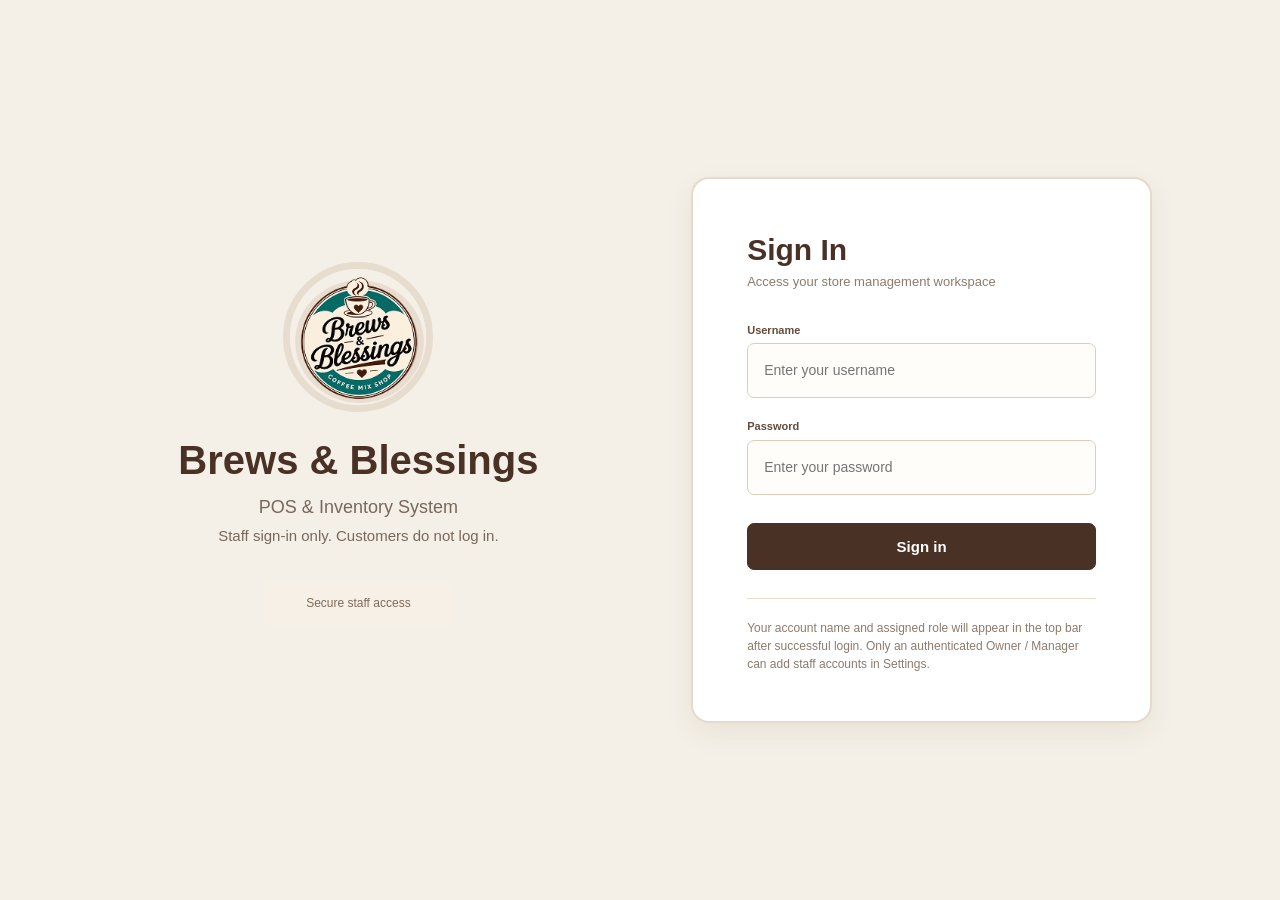
==== index.html @ 833464a9 "Initial commit: Add Brews & Blessings POS and Inventory System frontend Added the initial frontend i" ====
<!doctype html>
<html lang="en"><head><meta charset="utf-8"><meta name="viewport" content="width=device-width,initial-scale=1"><title>Brews & Blessings · Staff Sign In</title><link rel="stylesheet" href="styles.css"><script defer src="script.js"></script></head>
<body>
<div class="login-wrap">
 <section class="login-brand"><img src="assets/logo.png" alt="Brews and Blessings logo"><h1>Brews & Blessings</h1><p>POS & Inventory System</p><p style="font-size:15px">Staff sign-in only. Customers do not log in.</p><div class="notice" style="display:inline-block;padding:14px 42px;margin-top:28px">Secure staff access</div></section>
 <section class="login-card" id="login-panel"><h2>Sign In</h2><div class="sub">Access your store management workspace</div>
  <form id="login-form"><div class="field"><label>Username</label><input id="login-username" required autocomplete="username" placeholder="Enter your username"></div><div class="field"><label>Password</label><input id="login-password" type="password" required autocomplete="current-password" placeholder="Enter your password"></div><p id="login-error" class="notice" hidden></p><button class="btn primary">Sign in</button></form>
  <div class="login-note">Your account name and assigned role will appear in the top bar after successful login. Only an authenticated Owner / Manager can add staff accounts in Settings.</div>
 </section>
</div>
</body></html>
---- styles.css ----
:root{--coffee:#493126;--coffee2:#35231c;--cream:#f5f0e7;--paper:#fff;--line:#e6dacb;--muted:#8c7b6b;--teal:#087b70;--gold:#c28b42;--red:#b94a48;--green:#43836b;--shadow:0 10px 30px #3b281511}
*{box-sizing:border-box}body{margin:0;background:var(--cream);color:#392b24;font:14px/1.5 Inter,Segoe UI,Arial,sans-serif}.topbar{height:58px;background:var(--coffee2);color:#fff;display:flex;align-items:center;justify-content:space-between;padding:0 26px;position:sticky;top:0;z-index:5}.brand{display:flex;align-items:center;gap:10px;font-weight:800;letter-spacing:.2px}.brand img{width:34px;height:34px;border-radius:50%;object-fit:cover}.top-right{display:flex;align-items:center;gap:18px;font-size:12px;color:#eadfd5}.top-right a{color:#fff;text-decoration:none}.layout{display:flex;min-height:calc(100vh - 58px)}.sidebar{width:220px;background:#f9f6f0;border-right:1px solid var(--line);padding:22px 14px;flex-shrink:0;display:flex;flex-direction:column}.side-label{font-size:10px;text-transform:uppercase;letter-spacing:1.3px;color:#a18f7d;padding:0 12px 10px}.nav a{display:flex;align-items:center;gap:11px;padding:10px 12px;margin:3px 0;border-radius:8px;color:#6c594b;text-decoration:none;font-size:13px}.nav a:hover,.nav a.active{background:var(--coffee);color:#fff}.nav .ico{width:18px;text-align:center}.side-foot{margin-top:auto;color:#a18f7d;font-size:11px;padding:18px 10px 4px}.main{padding:28px 32px;max-width:1500px;width:100%;margin:0 auto}.page-head{display:flex;align-items:flex-start;justify-content:space-between;gap:20px;margin-bottom:22px}.page-head h1{font-size:25px;margin:0 0 4px;color:var(--coffee2)}.sub{color:var(--muted);font-size:13px}.actions{display:flex;gap:8px;flex-wrap:wrap}.btn{border:1px solid var(--line);background:#fff;color:var(--coffee);border-radius:7px;padding:9px 14px;font-weight:650;cursor:pointer;font-size:12px}.btn:hover{filter:brightness(.97)}.btn.primary{background:var(--coffee);border-color:var(--coffee);color:#fff}.btn.soft{background:#eee5d9}.btn.danger{background:var(--red);border-color:var(--red);color:white}.btn.small{padding:6px 10px;font-size:11px}.grid{display:grid;gap:15px}.stats{grid-template-columns:repeat(4,minmax(0,1fr));margin-bottom:17px}.stat,.panel{background:var(--paper);border:1px solid var(--line);border-radius:10px;box-shadow:var(--shadow)}.stat{padding:17px 18px}.stat .label{color:var(--muted);font-size:12px}.stat strong{display:block;font-size:25px;color:var(--coffee2);margin:4px 0}.stat small{color:var(--green);font-size:11px}.panel{padding:18px;margin-bottom:16px}.panel h2{font-size:15px;margin:0 0 14px;color:var(--coffee2)}.two{grid-template-columns:1.45fr 1fr}.three{grid-template-columns:repeat(3,1fr)}.table-wrap{overflow:auto}table{width:100%;border-collapse:collapse;min-width:580px}th{text-align:left;color:#8c7969;font-size:11px;text-transform:uppercase;letter-spacing:.5px;background:#faf7f2}th,td{padding:11px 10px;border-bottom:1px solid #eee7df}td{font-size:12px}tr:last-child td{border-bottom:0}.pill{display:inline-block;border-radius:20px;padding:4px 8px;font-size:10px;font-weight:700;background:#f2e8db;color:#76583e}.pill.green{background:#e4f1e9;color:#397457}.pill.red{background:#f8e7e4;color:#a74740}.pill.gold{background:#fbf0d9;color:#92652a}.field{display:flex;flex-direction:column;gap:5px;margin-bottom:12px}.field label{font-size:11px;font-weight:700;color:#624b3d}.field input,.field select,.field textarea,input,select,textarea{font:inherit}.field input,.field select,.field textarea{border:1px solid #ddcdbb;background:#fffdfa;border-radius:7px;padding:10px 11px;outline:none}.field input:focus,.field select:focus,.field textarea:focus{border-color:#9c775d;box-shadow:0 0 0 3px #9c775d18}.form-row{display:grid;grid-template-columns:repeat(2,1fr);gap:12px}.notice{padding:12px 14px;border-radius:8px;background:#f7f0e6;color:#806a57;font-size:12px;margin:12px 0}.notice.warn{background:#fbefdf;color:#966b2e}.notice.success{background:#e8f3ec;color:#397457}.product-grid{display:grid;grid-template-columns:repeat(3,1fr);gap:10px}.product{border:1px solid var(--line);border-radius:8px;padding:12px;background:#fff;cursor:pointer;text-align:left}.product:hover{border-color:#9c775d;background:#fcfaf7}.product b{display:block;color:var(--coffee);margin-bottom:4px}.product span{font-size:11px;color:var(--muted)}.product strong{display:block;margin-top:8px}.qty{display:flex;align-items:center;gap:8px}.qty button{border:1px solid var(--line);background:#fff;border-radius:5px;width:24px;height:24px;cursor:pointer}.cartline{display:flex;justify-content:space-between;padding:8px 0;border-bottom:1px solid #eee7df;font-size:12px}.cartline:last-child{border:0}.total{display:flex;justify-content:space-between;font-weight:800;font-size:16px;padding:13px 0}.modal-backdrop{position:fixed;inset:0;background:#21150f80;display:none;align-items:center;justify-content:center;padding:20px;z-index:20}.modal-backdrop.show{display:flex}.modal{width:min(520px,100%);background:#fff;border-radius:12px;padding:22px;box-shadow:0 20px 70px #0003;max-height:90vh;overflow:auto}.modal-head{display:flex;justify-content:space-between;align-items:center;margin-bottom:14px}.modal-head h2{margin:0;font-size:19px}.close{border:0;background:#f3eee8;border-radius:50%;width:28px;height:28px;cursor:pointer}.modal-actions{display:flex;justify-content:flex-end;gap:8px;margin-top:18px}.empty{padding:26px;text-align:center;color:var(--muted)}.chart{height:170px;display:flex;align-items:end;gap:12px;padding:12px 8px 0;border-bottom:1px solid var(--line)}.bar{flex:1;background:#c9a98a;border-radius:5px 5px 0 0;position:relative;min-width:14px}.bar span{position:absolute;bottom:-24px;left:50%;transform:translateX(-50%);font-size:10px;color:var(--muted)}.tabs{display:flex;gap:6px;flex-wrap:wrap;margin-bottom:14px}.tab{padding:8px 12px;border:1px solid var(--line);border-radius:7px;background:white;color:#745c4b;cursor:pointer;font-size:12px}.tab.active{background:var(--coffee);color:#fff;border-color:var(--coffee)}.login-wrap{min-height:100vh;display:grid;grid-template-columns:1fr 1fr;align-items:center;padding:6vw 10vw;gap:8vw}.login-brand{text-align:center}.login-brand img{width:150px;height:150px;object-fit:cover;border-radius:50%;border:7px solid #e7ddcf}.login-brand h1{font-size:40px;margin:12px 0 0;color:var(--coffee)}.login-brand p{font-size:18px;color:#78685b;margin:4px}.login-card{background:#fff;border:2px solid var(--line);border-radius:18px;padding:48px 54px;max-width:520px;width:100%;box-shadow:var(--shadow)}.login-card h2{font-size:30px;margin:0;color:var(--coffee)}.login-card .sub{margin-bottom:30px}.login-card .field{margin:20px 0}.login-card input{padding:16px;font-size:14px}.login-card .btn{width:100%;padding:14px;font-size:15px;margin-top:8px}.login-note{border-top:1px solid var(--line);margin-top:28px;padding-top:20px;color:var(--muted);font-size:12px}.muted{color:var(--muted)}.right{text-align:right}.inline{display:flex;gap:8px;align-items:center}.spacer{height:8px}.hide{display:none!important}
@media(max-width:900px){.sidebar{width:185px}.main{padding:22px 18px}.stats{grid-template-columns:repeat(2,1fr)}.two{grid-template-columns:1fr}.login-wrap{padding:30px;gap:30px}.login-card{padding:32px}}
@media(max-width:650px){.layout{display:block}.sidebar{width:100%;padding:10px;display:block;border-right:0;border-bottom:1px solid var(--line)}.nav{display:flex;overflow:auto}.nav a{white-space:nowrap}.side-label,.side-foot{display:none}.main{padding:18px 12px}.stats{grid-template-columns:repeat(2,1fr)}.three,.product-grid{grid-template-columns:repeat(2,1fr)}.page-head{display:block}.actions{margin-top:12px}.login-wrap{display:block;padding:24px}.login-brand{margin:20px 0 28px}.login-brand img{width:100px;height:100px}.login-brand h1{font-size:28px}.login-card{margin:auto;padding:26px}.form-row{grid-template-columns:1fr}}
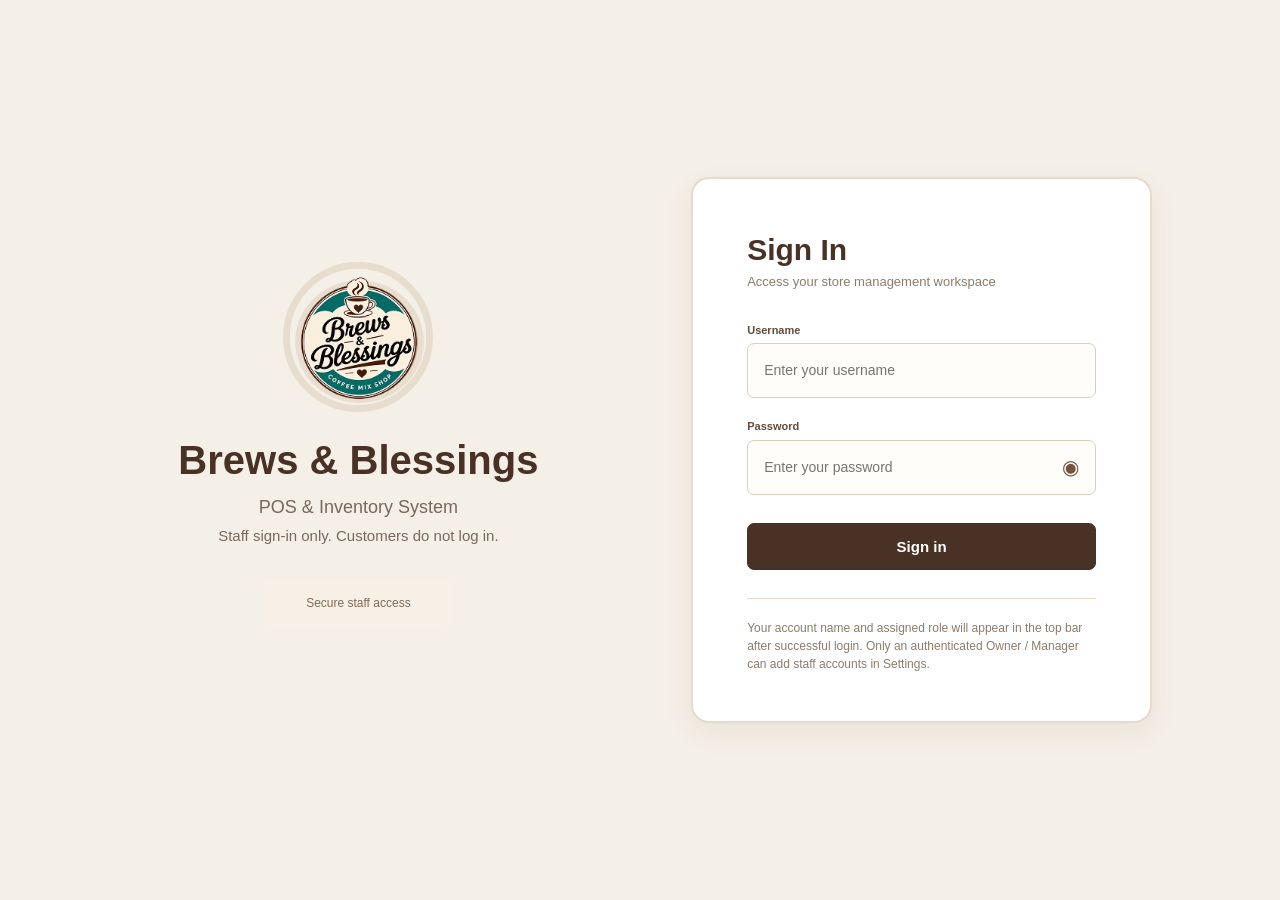
==== commit 3f2c4efc: "Update Brews & Blessings POS and Inventory Management System" ====
--- a/index.html
+++ b/index.html
@@ -4,7 +4,7 @@
 <div class="login-wrap">
  <section class="login-brand"><img src="assets/logo.png" alt="Brews and Blessings logo"><h1>Brews & Blessings</h1><p>POS & Inventory System</p><p style="font-size:15px">Staff sign-in only. Customers do not log in.</p><div class="notice" style="display:inline-block;padding:14px 42px;margin-top:28px">Secure staff access</div></section>
  <section class="login-card" id="login-panel"><h2>Sign In</h2><div class="sub">Access your store management workspace</div>
-  <form id="login-form"><div class="field"><label>Username</label><input id="login-username" required autocomplete="username" placeholder="Enter your username"></div><div class="field"><label>Password</label><input id="login-password" type="password" required autocomplete="current-password" placeholder="Enter your password"></div><p id="login-error" class="notice" hidden></p><button class="btn primary">Sign in</button></form>
+  <form id="login-form"><div class="field"><label>Username</label><input id="login-username" required autocomplete="username" placeholder="Enter your username"></div><div class="field"><label>Password</label><div class="password-wrap"><input id="login-password" type="password" required autocomplete="current-password" placeholder="Enter your password"><button type="button" class="eye-btn" onclick="togglePassword('login-password',this)" aria-label="Show password">◉</button></div></div><p id="login-error" class="notice" hidden></p><button class="btn primary">Sign in</button></form>
   <div class="login-note">Your account name and assigned role will appear in the top bar after successful login. Only an authenticated Owner / Manager can add staff accounts in Settings.</div>
  </section>
 </div>
--- a/styles.css
+++ b/styles.css
@@ -3,3 +3,29 @@
 *{box-sizing:border-box}body{margin:0;background:var(--cream);color:#392b24;font:14px/1.5 Inter,Segoe UI,Arial,sans-serif}.topbar{height:58px;background:var(--coffee2);color:#fff;display:flex;align-items:center;justify-content:space-between;padding:0 26px;position:sticky;top:0;z-index:5}.brand{display:flex;align-items:center;gap:10px;font-weight:800;letter-spacing:.2px}.brand img{width:34px;height:34px;border-radius:50%;object-fit:cover}.top-right{display:flex;align-items:center;gap:18px;font-size:12px;color:#eadfd5}.top-right a{color:#fff;text-decoration:none}.layout{display:flex;min-height:calc(100vh - 58px)}.sidebar{width:220px;background:#f9f6f0;border-right:1px solid var(--line);padding:22px 14px;flex-shrink:0;display:flex;flex-direction:column}.side-label{font-size:10px;text-transform:uppercase;letter-spacing:1.3px;color:#a18f7d;padding:0 12px 10px}.nav a{display:flex;align-items:center;gap:11px;padding:10px 12px;margin:3px 0;border-radius:8px;color:#6c594b;text-decoration:none;font-size:13px}.nav a:hover,.nav a.active{background:var(--coffee);color:#fff}.nav .ico{width:18px;text-align:center}.side-foot{margin-top:auto;color:#a18f7d;font-size:11px;padding:18px 10px 4px}.main{padding:28px 32px;max-width:1500px;width:100%;margin:0 auto}.page-head{display:flex;align-items:flex-start;justify-content:space-between;gap:20px;margin-bottom:22px}.page-head h1{font-size:25px;margin:0 0 4px;color:var(--coffee2)}.sub{color:var(--muted);font-size:13px}.actions{display:flex;gap:8px;flex-wrap:wrap}.btn{border:1px solid var(--line);background:#fff;color:var(--coffee);border-radius:7px;padding:9px 14px;font-weight:650;cursor:pointer;font-size:12px}.btn:hover{filter:brightness(.97)}.btn.primary{background:var(--coffee);border-color:var(--coffee);color:#fff}.btn.soft{background:#eee5d9}.btn.danger{background:var(--red);border-color:var(--red);color:white}.btn.small{padding:6px 10px;font-size:11px}.grid{display:grid;gap:15px}.stats{grid-template-columns:repeat(4,minmax(0,1fr));margin-bottom:17px}.stat,.panel{background:var(--paper);border:1px solid var(--line);border-radius:10px;box-shadow:var(--shadow)}.stat{padding:17px 18px}.stat .label{color:var(--muted);font-size:12px}.stat strong{display:block;font-size:25px;color:var(--coffee2);margin:4px 0}.stat small{color:var(--green);font-size:11px}.panel{padding:18px;margin-bottom:16px}.panel h2{font-size:15px;margin:0 0 14px;color:var(--coffee2)}.two{grid-template-columns:1.45fr 1fr}.three{grid-template-columns:repeat(3,1fr)}.table-wrap{overflow:auto}table{width:100%;border-collapse:collapse;min-width:580px}th{text-align:left;color:#8c7969;font-size:11px;text-transform:uppercase;letter-spacing:.5px;background:#faf7f2}th,td{padding:11px 10px;border-bottom:1px solid #eee7df}td{font-size:12px}tr:last-child td{border-bottom:0}.pill{display:inline-block;border-radius:20px;padding:4px 8px;font-size:10px;font-weight:700;background:#f2e8db;color:#76583e}.pill.green{background:#e4f1e9;color:#397457}.pill.red{background:#f8e7e4;color:#a74740}.pill.gold{background:#fbf0d9;color:#92652a}.field{display:flex;flex-direction:column;gap:5px;margin-bottom:12px}.field label{font-size:11px;font-weight:700;color:#624b3d}.field input,.field select,.field textarea,input,select,textarea{font:inherit}.field input,.field select,.field textarea{border:1px solid #ddcdbb;background:#fffdfa;border-radius:7px;padding:10px 11px;outline:none}.field input:focus,.field select:focus,.field textarea:focus{border-color:#9c775d;box-shadow:0 0 0 3px #9c775d18}.form-row{display:grid;grid-template-columns:repeat(2,1fr);gap:12px}.notice{padding:12px 14px;border-radius:8px;background:#f7f0e6;color:#806a57;font-size:12px;margin:12px 0}.notice.warn{background:#fbefdf;color:#966b2e}.notice.success{background:#e8f3ec;color:#397457}.product-grid{display:grid;grid-template-columns:repeat(3,1fr);gap:10px}.product{border:1px solid var(--line);border-radius:8px;padding:12px;background:#fff;cursor:pointer;text-align:left}.product:hover{border-color:#9c775d;background:#fcfaf7}.product b{display:block;color:var(--coffee);margin-bottom:4px}.product span{font-size:11px;color:var(--muted)}.product strong{display:block;margin-top:8px}.qty{display:flex;align-items:center;gap:8px}.qty button{border:1px solid var(--line);background:#fff;border-radius:5px;width:24px;height:24px;cursor:pointer}.cartline{display:flex;justify-content:space-between;padding:8px 0;border-bottom:1px solid #eee7df;font-size:12px}.cartline:last-child{border:0}.total{display:flex;justify-content:space-between;font-weight:800;font-size:16px;padding:13px 0}.modal-backdrop{position:fixed;inset:0;background:#21150f80;display:none;align-items:center;justify-content:center;padding:20px;z-index:20}.modal-backdrop.show{display:flex}.modal{width:min(520px,100%);background:#fff;border-radius:12px;padding:22px;box-shadow:0 20px 70px #0003;max-height:90vh;overflow:auto}.modal-head{display:flex;justify-content:space-between;align-items:center;margin-bottom:14px}.modal-head h2{margin:0;font-size:19px}.close{border:0;background:#f3eee8;border-radius:50%;width:28px;height:28px;cursor:pointer}.modal-actions{display:flex;justify-content:flex-end;gap:8px;margin-top:18px}.empty{padding:26px;text-align:center;color:var(--muted)}.chart{height:170px;display:flex;align-items:end;gap:12px;padding:12px 8px 0;border-bottom:1px solid var(--line)}.bar{flex:1;background:#c9a98a;border-radius:5px 5px 0 0;position:relative;min-width:14px}.bar span{position:absolute;bottom:-24px;left:50%;transform:translateX(-50%);font-size:10px;color:var(--muted)}.tabs{display:flex;gap:6px;flex-wrap:wrap;margin-bottom:14px}.tab{padding:8px 12px;border:1px solid var(--line);border-radius:7px;background:white;color:#745c4b;cursor:pointer;font-size:12px}.tab.active{background:var(--coffee);color:#fff;border-color:var(--coffee)}.login-wrap{min-height:100vh;display:grid;grid-template-columns:1fr 1fr;align-items:center;padding:6vw 10vw;gap:8vw}.login-brand{text-align:center}.login-brand img{width:150px;height:150px;object-fit:cover;border-radius:50%;border:7px solid #e7ddcf}.login-brand h1{font-size:40px;margin:12px 0 0;color:var(--coffee)}.login-brand p{font-size:18px;color:#78685b;margin:4px}.login-card{background:#fff;border:2px solid var(--line);border-radius:18px;padding:48px 54px;max-width:520px;width:100%;box-shadow:var(--shadow)}.login-card h2{font-size:30px;margin:0;color:var(--coffee)}.login-card .sub{margin-bottom:30px}.login-card .field{margin:20px 0}.login-card input{padding:16px;font-size:14px}.login-card .btn{width:100%;padding:14px;font-size:15px;margin-top:8px}.login-note{border-top:1px solid var(--line);margin-top:28px;padding-top:20px;color:var(--muted);font-size:12px}.muted{color:var(--muted)}.right{text-align:right}.inline{display:flex;gap:8px;align-items:center}.spacer{height:8px}.hide{display:none!important}
 @media(max-width:900px){.sidebar{width:185px}.main{padding:22px 18px}.stats{grid-template-columns:repeat(2,1fr)}.two{grid-template-columns:1fr}.login-wrap{padding:30px;gap:30px}.login-card{padding:32px}}
 @media(max-width:650px){.layout{display:block}.sidebar{width:100%;padding:10px;display:block;border-right:0;border-bottom:1px solid var(--line)}.nav{display:flex;overflow:auto}.nav a{white-space:nowrap}.side-label,.side-foot{display:none}.main{padding:18px 12px}.stats{grid-template-columns:repeat(2,1fr)}.three,.product-grid{grid-template-columns:repeat(2,1fr)}.page-head{display:block}.actions{margin-top:12px}.login-wrap{display:block;padding:24px}.login-brand{margin:20px 0 28px}.login-brand img{width:100px;height:100px}.login-brand h1{font-size:28px}.login-card{margin:auto;padding:26px}.form-row{grid-template-columns:1fr}}
+/* POS menu photos, password visibility controls, and approval navigation */
+.product{display:flex;flex-direction:column;align-items:stretch;gap:7px;text-align:left;overflow:hidden}
+.product-photo{display:block;width:100%;height:118px;object-fit:cover;border-radius:10px;background:#f1e9df}
+.product-placeholder{display:grid;place-items:center;font-size:42px;color:#8b6247;background:linear-gradient(135deg,#f3e8dc,#e5d2bf)}
+.preview-photo{max-width:180px;height:120px;margin-top:10px}
+.password-wrap{position:relative;display:flex;align-items:center;width:100%}
+.password-wrap input{width:100%;padding-right:48px!important}
+.eye-btn{position:absolute;right:8px;top:50%;transform:translateY(-50%);border:0;background:transparent;color:#76533e;font-size:20px;cursor:pointer;padding:6px 9px;line-height:1}
+.tabs{display:flex;flex-wrap:wrap;gap:8px;margin:18px 0}
+.tabs .tab{display:inline-flex;align-items:center;padding:10px 15px;border:1px solid var(--line);border-radius:9px;background:#fff;color:var(--coffee);text-decoration:none;font:inherit;cursor:pointer}
+.tabs .tab.active{background:var(--coffee);color:#fff;border-color:var(--coffee)}
+/* Updated POS order summary and sales analytics */
+.pos-layout{grid-template-columns:minmax(0,1.6fr) minmax(300px,.9fr);align-items:start}
+.pos-order-panel{position:sticky;top:76px;max-height:calc(100vh - 92px);overflow:auto}
+.pos-order-panel textarea{resize:vertical;min-height:58px}
+.sales-chart{width:100%;overflow:hidden;margin-top:8px}
+.sales-chart svg{display:block;width:100%;height:auto;min-height:170px}
+.chart-legend{display:flex;justify-content:space-between;gap:10px;flex-wrap:wrap;color:var(--muted);font-size:12px;margin-top:8px}
+.pie-wrap{display:flex;align-items:center;gap:22px;flex-wrap:wrap;padding:8px 0}
+.pie-chart{width:170px;height:170px;flex:0 0 170px;border-radius:50%;border:1px solid #eee}
+.pie-legend{display:flex;flex-direction:column;gap:9px;min-width:160px;flex:1}
+.pie-legend div{display:grid;grid-template-columns:12px 1fr auto;align-items:center;gap:8px;font-size:11px}
+.pie-legend i{width:10px;height:10px;border-radius:3px;display:block}
+@media(max-width:900px){.pos-layout{grid-template-columns:1fr}.pos-order-panel{position:static;max-height:none}}
+
+.quick-orders-panel{margin-top:0}.quick-orders-panel .inline select{min-width:125px;border:1px solid var(--line);border-radius:6px;padding:6px 8px;background:#fff;font-size:12px}.quick-orders-panel .inline{flex-wrap:wrap}.quick-orders-panel table{min-width:760px}
